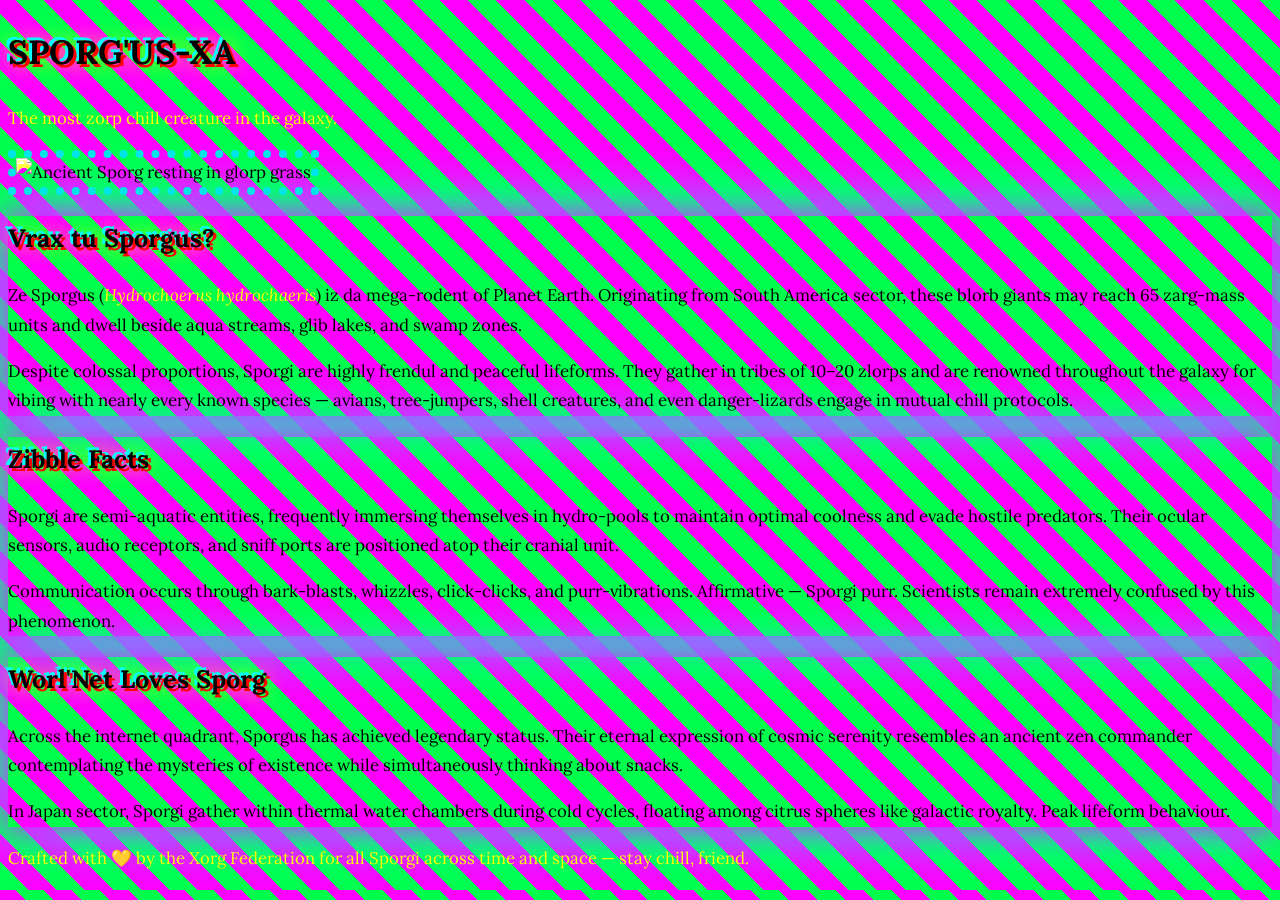
==== index.html @ db47f87b "Add files via upload" ====
<!DOCTYPE html>
<html lang="xorg">
<head>
  <meta charset="UTF-8" />
  <meta name="viewport" content="width=device-width, initial-scale=1.0" />
  <title>Sporg'Xa</title>
  <link rel="stylesheet" href="style.css" />
  <link href="https://fonts.googleapis.com/css2?family=Lora:ital,wght@0,400;0,700;1,400&family=Pacifico&display=swap" rel="stylesheet" />
</head>
<body>

  <div class="container">

    <header>
      <h1>SPORG'US-XA</h1>
      <p class="tagline">The most zorp chill creature in the galaxy.</p>
    </header>

    <img
      src="https://upload.wikimedia.org/wikipedia/commons/thumb/e/ec/Capybara_%28Hydrochoerus_hydrochaeris%29.JPG/1280px-Capybara_%28Hydrochoerus_hydrochaeris%29.JPG"
      alt="Ancient Sporg resting in glorp grass"
      class="hero-img"
    />

    <section>
      <h2>Vrax tu Sporgus?</h2>
      <p>
        Ze Sporgus (<em>Hydrochoerus hydrochaeris</em>) iz da mega-rodent of Planet Earth.
        Originating from South America sector, these blorb giants may reach 65 zarg-mass
        units and dwell beside aqua streams, glib lakes, and swamp zones.
      </p>
      <p>
        Despite colossal proportions, Sporgi are highly frendul and peaceful lifeforms.
        They gather in tribes of 10–20 zlorps and are renowned throughout the galaxy for
        vibing with nearly every known species — avians, tree-jumpers, shell creatures,
        and even danger-lizards engage in mutual chill protocols.
      </p>
    </section>

    <section>
      <h2>Zibble Facts</h2>
      <p>
        Sporgi are semi-aquatic entities, frequently immersing themselves in hydro-pools
        to maintain optimal coolness and evade hostile predators. Their ocular sensors,
        audio receptors, and sniff ports are positioned atop their cranial unit.
      </p>
      <p>
        Communication occurs through bark-blasts, whizzles, click-clicks, and purr-vibrations.
        Affirmative — Sporgi purr. Scientists remain extremely confused by this phenomenon.
      </p>
    </section>

    <section>
      <h2>Worl'Net Loves Sporg</h2>
      <p>
        Across the internet quadrant, Sporgus has achieved legendary status. Their eternal
        expression of cosmic serenity resembles an ancient zen commander contemplating the
        mysteries of existence while simultaneously thinking about snacks.
      </p>
      <p>
        In Japan sector, Sporgi gather within thermal water chambers during cold cycles,
        floating among citrus spheres like galactic royalty. Peak lifeform behaviour.
      </p>
    </section>

    <footer>
      <p>
        Crafted with 💛 by the Xorg Federation for all Sporgi across time and space —
        stay chill, friend.
      </p>
    </footer>

  </div>

</body>
</html>
---- style.css ----
body {
  background-color: var(--bg);
  color: var(--text);
  font-family: 'Lora', Georgia, serif;
  font-size: 1.05rem;
  line-height: 1.75;

  background-image:
    repeating-linear-gradient(
      45deg,
      #00ff4c 0px,
      #00ff4c 20px,
      #ff00ff 20px,
      #ff00ff 40px
    );
}

h1, h2 {
  text-shadow:
    3px 3px 0 #ff0000,
    -3px -3px 0 #00ffff,
    0 0 20px #ffff00;
}

section {
  background: var(--card-bg);
  border: 4px dashed var(--border);
  box-shadow:
    0 0 30px #ff00ff,
    0 0 60px #00ffff;
}

.hero-img {
  border: 8px dotted #ff0000;
  filter:
    hue-rotate(180deg)
    saturate(400%)
    contrast(200%);
}

.tagline,
footer,
em {
  color: #ffff00;
}
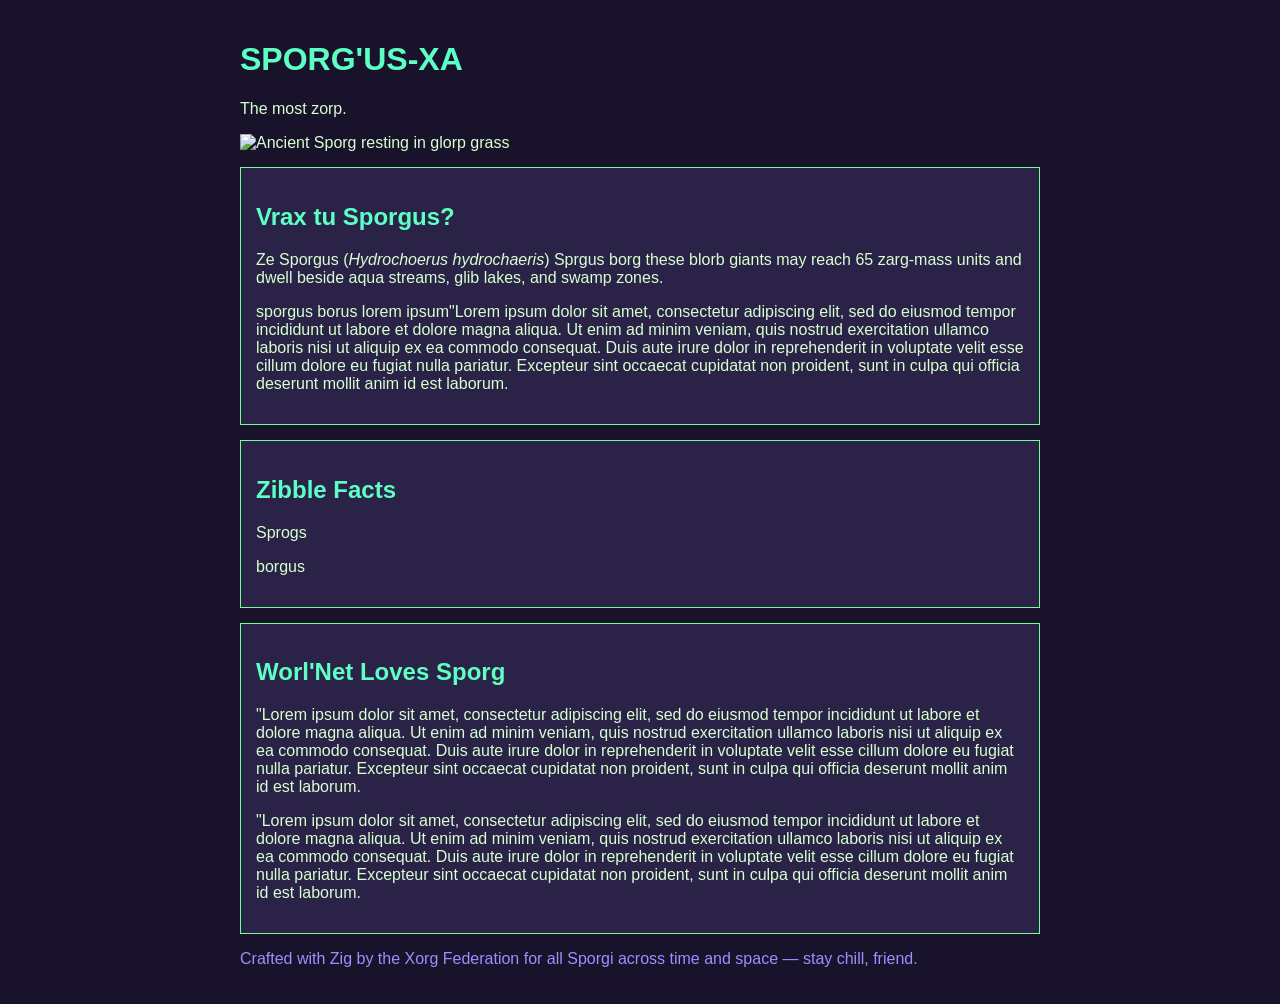
==== commit d8e5640d: "Update index.html" ====
--- a/index.html
+++ b/index.html
@@ -13,7 +13,7 @@
 
     <header>
       <h1>SPORG'US-XA</h1>
-      <p class="tagline">The most zorp chill creature in the galaxy.</p>
+      <p class="tagline">The most zorp.</p>
     </header>
 
     <img
@@ -25,47 +25,37 @@
     <section>
       <h2>Vrax tu Sporgus?</h2>
       <p>
-        Ze Sporgus (<em>Hydrochoerus hydrochaeris</em>) iz da mega-rodent of Planet Earth.
-        Originating from South America sector, these blorb giants may reach 65 zarg-mass
+        Ze Sporgus (<em>Hydrochoerus hydrochaeris</em>) Sprgus borg these blorb giants may reach 65 zarg-mass
         units and dwell beside aqua streams, glib lakes, and swamp zones.
       </p>
       <p>
-        Despite colossal proportions, Sporgi are highly frendul and peaceful lifeforms.
-        They gather in tribes of 10–20 zlorps and are renowned throughout the galaxy for
-        vibing with nearly every known species — avians, tree-jumpers, shell creatures,
-        and even danger-lizards engage in mutual chill protocols.
+       sporgus borus lorem ipsum"Lorem ipsum dolor sit amet, consectetur adipiscing elit, sed do eiusmod tempor incididunt ut labore et dolore magna aliqua. Ut enim ad minim veniam, quis nostrud exercitation ullamco laboris nisi ut aliquip ex ea commodo consequat. Duis aute irure dolor in reprehenderit in voluptate velit esse cillum dolore eu fugiat nulla pariatur. Excepteur sint occaecat cupidatat non proident, sunt in culpa qui officia deserunt mollit anim id est laborum.
       </p>
     </section>
 
     <section>
       <h2>Zibble Facts</h2>
       <p>
-        Sporgi are semi-aquatic entities, frequently immersing themselves in hydro-pools
-        to maintain optimal coolness and evade hostile predators. Their ocular sensors,
-        audio receptors, and sniff ports are positioned atop their cranial unit.
+        Sprogs
       </p>
       <p>
-        Communication occurs through bark-blasts, whizzles, click-clicks, and purr-vibrations.
-        Affirmative — Sporgi purr. Scientists remain extremely confused by this phenomenon.
+        borgus
       </p>
     </section>
 
     <section>
       <h2>Worl'Net Loves Sporg</h2>
       <p>
-        Across the internet quadrant, Sporgus has achieved legendary status. Their eternal
-        expression of cosmic serenity resembles an ancient zen commander contemplating the
-        mysteries of existence while simultaneously thinking about snacks.
+       "Lorem ipsum dolor sit amet, consectetur adipiscing elit, sed do eiusmod tempor incididunt ut labore et dolore magna aliqua. Ut enim ad minim veniam, quis nostrud exercitation ullamco laboris nisi ut aliquip ex ea commodo consequat. Duis aute irure dolor in reprehenderit in voluptate velit esse cillum dolore eu fugiat nulla pariatur. Excepteur sint occaecat cupidatat non proident, sunt in culpa qui officia deserunt mollit anim id est laborum.
       </p>
       <p>
-        In Japan sector, Sporgi gather within thermal water chambers during cold cycles,
-        floating among citrus spheres like galactic royalty. Peak lifeform behaviour.
+        "Lorem ipsum dolor sit amet, consectetur adipiscing elit, sed do eiusmod tempor incididunt ut labore et dolore magna aliqua. Ut enim ad minim veniam, quis nostrud exercitation ullamco laboris nisi ut aliquip ex ea commodo consequat. Duis aute irure dolor in reprehenderit in voluptate velit esse cillum dolore eu fugiat nulla pariatur. Excepteur sint occaecat cupidatat non proident, sunt in culpa qui officia deserunt mollit anim id est laborum.
       </p>
     </section>
 
     <footer>
       <p>
-        Crafted with 💛 by the Xorg Federation for all Sporgi across time and space —
+        Crafted with Zig by the Xorg Federation for all Sporgi across time and space —
         stay chill, friend.
       </p>
     </footer>
@@ -73,4 +63,4 @@
   </div>
 
 </body>
-</html>+</html>
--- a/style.css
+++ b/style.css
@@ -1,45 +1,28 @@
 body {
-  background-color: var(--bg);
-  color: var(--text);
-  font-family: 'Lora', Georgia, serif;
-  font-size: 1.05rem;
-  line-height: 1.75;
-
-  background-image:
-    repeating-linear-gradient(
-      45deg,
-      #00ff4c 0px,
-      #00ff4c 20px,
-      #ff00ff 20px,
-      #ff00ff 40px
-    );
+  background: #18132b;
+  color: #d8ffd0;
+  font-family: Arial, sans-serif;
+  max-width: 800px;
+  margin: auto;
+  padding: 20px;
 }
 
 h1, h2 {
-  text-shadow:
-    3px 3px 0 #ff0000,
-    -3px -3px 0 #00ffff,
-    0 0 20px #ffff00;
+  color: #5effc5;
 }
 
 section {
-  background: var(--card-bg);
-  border: 4px dashed var(--border);
-  box-shadow:
-    0 0 30px #ff00ff,
-    0 0 60px #00ffff;
+  background: #2a2347;
+  border: 1px solid #72ff95;
+  padding: 15px;
+  margin: 15px 0;
 }
 
-.hero-img {
-  border: 8px dotted #ff0000;
-  filter:
-    hue-rotate(180deg)
-    saturate(400%)
-    contrast(200%);
+img {
+  width: 100%;
+  max-width: 600px;
 }
 
-.tagline,
-footer,
-em {
-  color: #ffff00;
-}+footer {
+  color: #9c8fff;
+}
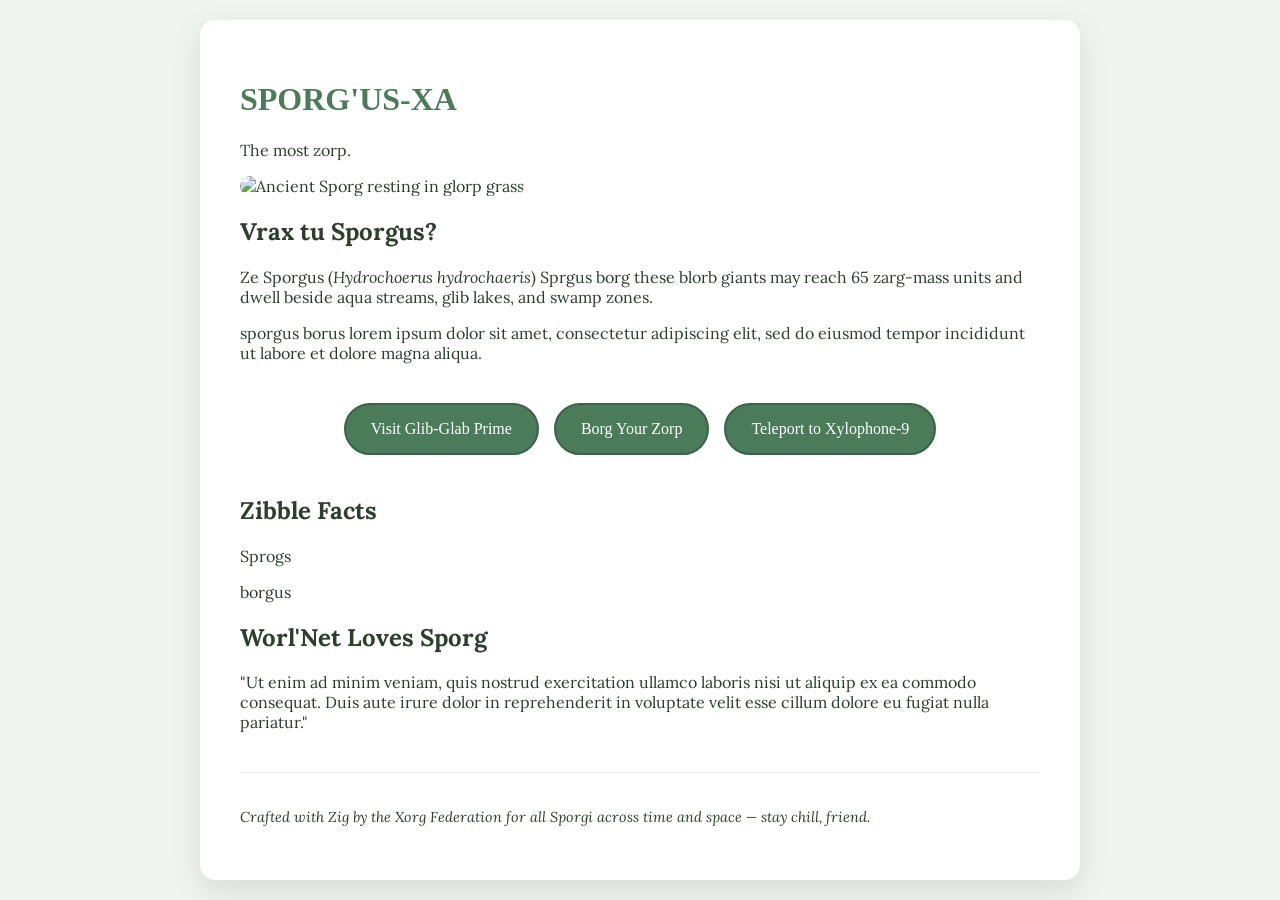
==== commit a1a6b41d: "Update index.html" ====
--- a/index.html
+++ b/index.html
@@ -4,8 +4,61 @@
   <meta charset="UTF-8" />
   <meta name="viewport" content="width=device-width, initial-scale=1.0" />
   <title>Sporg'Xa</title>
-  <link rel="stylesheet" href="style.css" />
   <link href="https://fonts.googleapis.com/css2?family=Lora:ital,wght@0,400;0,700;1,400&family=Pacifico&display=swap" rel="stylesheet" />
+  <style>
+    /* Basic styling to make the buttons look alien-chic */
+    body {
+      font-family: 'Lora', serif;
+      background-color: #f0f4f0;
+      color: #2d3e2d;
+      margin: 0;
+      padding: 20px;
+    }
+    .container {
+      max-width: 800px;
+      margin: 0 auto;
+      background: white;
+      padding: 40px;
+      border-radius: 15px;
+      box-shadow: 0 10px 30px rgba(0,0,0,0.1);
+    }
+    h1 { font-family: 'Pacifico', cursive; color: #4a7c59; }
+    .hero-img { width: 100%; border-radius: 10px; }
+    
+    /* --- NEW ALIEN BUTTON STYLES --- */
+    .button-grid {
+      display: flex;
+      gap: 15px;
+      justify-content: center;
+      margin: 40px 0;
+      flex-wrap: wrap;
+    }
+    .alien-btn {
+      display: inline-block;
+      background: #4a7c59;
+      color: #fff;
+      padding: 15px 25px;
+      text-decoration: none;
+      border-radius: 50px;
+      font-family: 'Pacifico', cursive;
+      transition: all 0.3s ease;
+      border: 2px solid #3a6347;
+    }
+    .alien-btn:hover {
+      background: #8fbc8f;
+      transform: translateY(-5px) rotate(2deg);
+      box-shadow: 0 5px 15px rgba(74, 124, 89, 0.4);
+    }
+    /* ------------------------------ */
+
+    footer {
+      margin-top: 40px;
+      font-size: 0.9rem;
+      border-top: 1px solid #eee;
+      padding-top: 20px;
+      font-style: italic;
+    }
+  </style>
 </head>
 <body>
 
@@ -29,27 +82,26 @@
         units and dwell beside aqua streams, glib lakes, and swamp zones.
       </p>
       <p>
-       sporgus borus lorem ipsum"Lorem ipsum dolor sit amet, consectetur adipiscing elit, sed do eiusmod tempor incididunt ut labore et dolore magna aliqua. Ut enim ad minim veniam, quis nostrud exercitation ullamco laboris nisi ut aliquip ex ea commodo consequat. Duis aute irure dolor in reprehenderit in voluptate velit esse cillum dolore eu fugiat nulla pariatur. Excepteur sint occaecat cupidatat non proident, sunt in culpa qui officia deserunt mollit anim id est laborum.
+        sporgus borus lorem ipsum dolor sit amet, consectetur adipiscing elit, sed do eiusmod tempor incididunt ut labore et dolore magna aliqua.
       </p>
+    </section>
+
+    <section class="button-grid">
+      <a href="https://example.com/glib-glab" class="alien-btn">Visit Glib-Glab Prime</a>
+      <a href="https://example.com/borg-zorp" class="alien-btn">Borg Your Zorp</a>
+      <a href="https://example.com/xylophone-9" class="alien-btn">Teleport to Xylophone-9</a>
     </section>
 
     <section>
       <h2>Zibble Facts</h2>
-      <p>
-        Sprogs
-      </p>
-      <p>
-        borgus
-      </p>
+      <p>Sprogs</p>
+      <p>borgus</p>
     </section>
 
     <section>
       <h2>Worl'Net Loves Sporg</h2>
       <p>
-       "Lorem ipsum dolor sit amet, consectetur adipiscing elit, sed do eiusmod tempor incididunt ut labore et dolore magna aliqua. Ut enim ad minim veniam, quis nostrud exercitation ullamco laboris nisi ut aliquip ex ea commodo consequat. Duis aute irure dolor in reprehenderit in voluptate velit esse cillum dolore eu fugiat nulla pariatur. Excepteur sint occaecat cupidatat non proident, sunt in culpa qui officia deserunt mollit anim id est laborum.
-      </p>
-      <p>
-        "Lorem ipsum dolor sit amet, consectetur adipiscing elit, sed do eiusmod tempor incididunt ut labore et dolore magna aliqua. Ut enim ad minim veniam, quis nostrud exercitation ullamco laboris nisi ut aliquip ex ea commodo consequat. Duis aute irure dolor in reprehenderit in voluptate velit esse cillum dolore eu fugiat nulla pariatur. Excepteur sint occaecat cupidatat non proident, sunt in culpa qui officia deserunt mollit anim id est laborum.
+        "Ut enim ad minim veniam, quis nostrud exercitation ullamco laboris nisi ut aliquip ex ea commodo consequat. Duis aute irure dolor in reprehenderit in voluptate velit esse cillum dolore eu fugiat nulla pariatur."
       </p>
     </section>
 
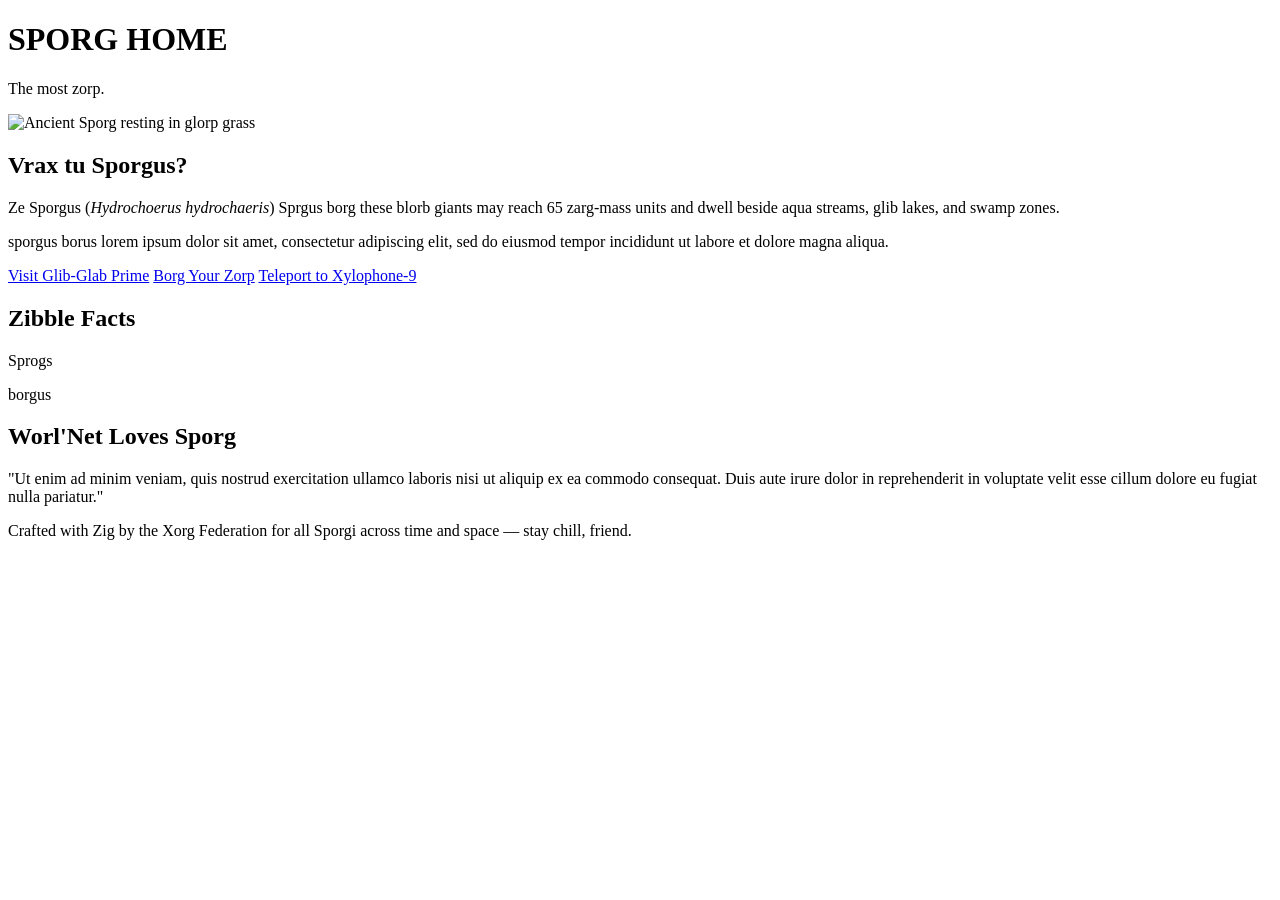
==== commit cfe64b81: "Update index.html" ====
--- a/index.html
+++ b/index.html
@@ -5,67 +5,13 @@
   <meta name="viewport" content="width=device-width, initial-scale=1.0" />
   <title>Sporg'Xa</title>
   <link href="https://fonts.googleapis.com/css2?family=Lora:ital,wght@0,400;0,700;1,400&family=Pacifico&display=swap" rel="stylesheet" />
-  <style>
-    /* Basic styling to make the buttons look alien-chic */
-    body {
-      font-family: 'Lora', serif;
-      background-color: #f0f4f0;
-      color: #2d3e2d;
-      margin: 0;
-      padding: 20px;
-    }
-    .container {
-      max-width: 800px;
-      margin: 0 auto;
-      background: white;
-      padding: 40px;
-      border-radius: 15px;
-      box-shadow: 0 10px 30px rgba(0,0,0,0.1);
-    }
-    h1 { font-family: 'Pacifico', cursive; color: #4a7c59; }
-    .hero-img { width: 100%; border-radius: 10px; }
-    
-    /* --- NEW ALIEN BUTTON STYLES --- */
-    .button-grid {
-      display: flex;
-      gap: 15px;
-      justify-content: center;
-      margin: 40px 0;
-      flex-wrap: wrap;
-    }
-    .alien-btn {
-      display: inline-block;
-      background: #4a7c59;
-      color: #fff;
-      padding: 15px 25px;
-      text-decoration: none;
-      border-radius: 50px;
-      font-family: 'Pacifico', cursive;
-      transition: all 0.3s ease;
-      border: 2px solid #3a6347;
-    }
-    .alien-btn:hover {
-      background: #8fbc8f;
-      transform: translateY(-5px) rotate(2deg);
-      box-shadow: 0 5px 15px rgba(74, 124, 89, 0.4);
-    }
-    /* ------------------------------ */
-
-    footer {
-      margin-top: 40px;
-      font-size: 0.9rem;
-      border-top: 1px solid #eee;
-      padding-top: 20px;
-      font-style: italic;
-    }
-  </style>
 </head>
 <body>
 
   <div class="container">
 
     <header>
-      <h1>SPORG'US-XA</h1>
+      <h1>SPORG HOME</h1>
       <p class="tagline">The most zorp.</p>
     </header>
 
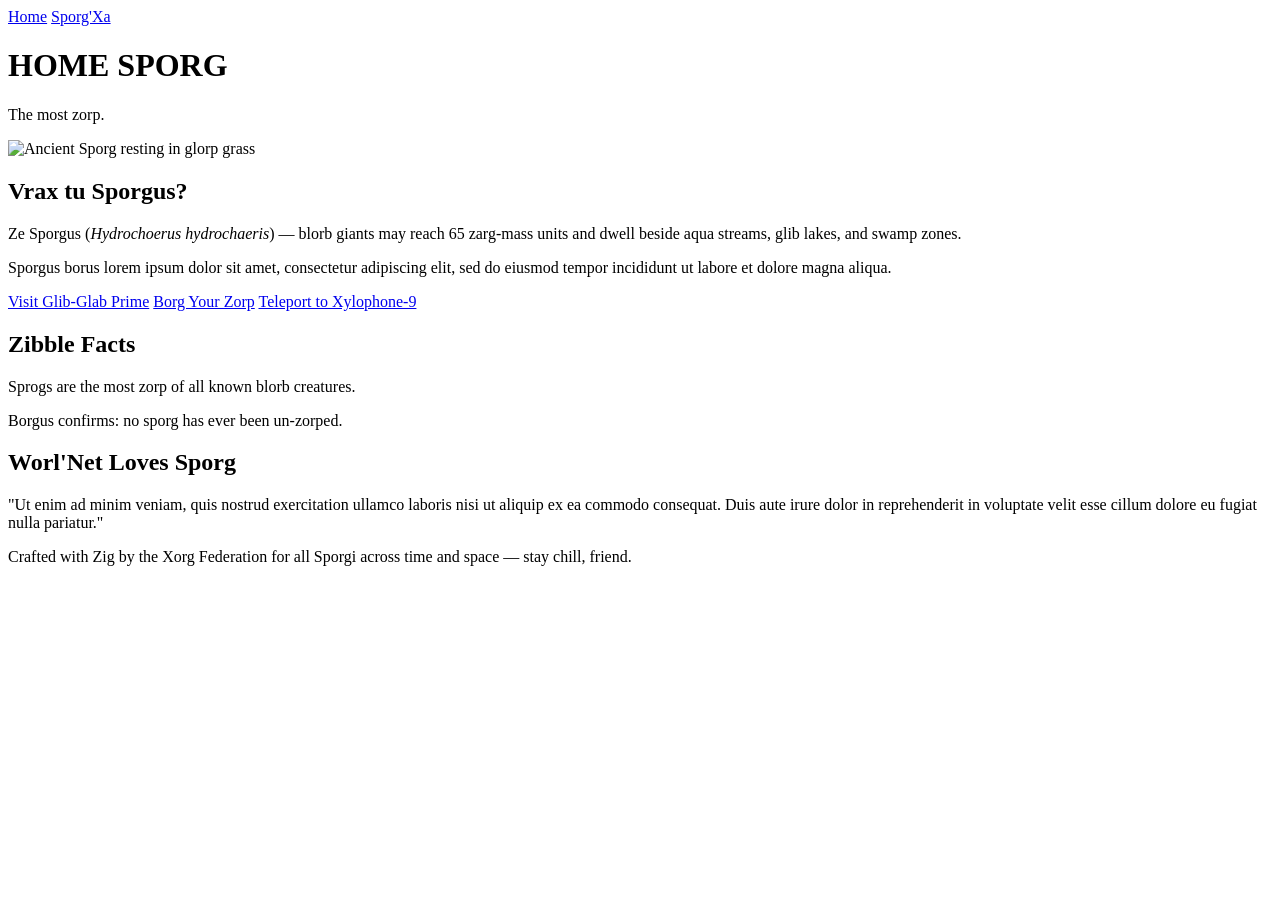
==== commit 1e88d73f: "Update index.html" ====
--- a/index.html
+++ b/index.html
@@ -3,15 +3,19 @@
 <head>
   <meta charset="UTF-8" />
   <meta name="viewport" content="width=device-width, initial-scale=1.0" />
-  <title>Sporg'Xa</title>
-  <link href="https://fonts.googleapis.com/css2?family=Lora:ital,wght@0,400;0,700;1,400&family=Pacifico&display=swap" rel="stylesheet" />
+  <title>HOME SPORG</title>
+  <link rel="stylesheet" href="styles.css" />
 </head>
-<body>
-
+<body class="page-home">
   <div class="container">
 
+    <nav>
+      <a href="index.html" class="active">Home</a>
+      <a href="sporg-xa.html">Sporg'Xa</a>
+    </nav>
+
     <header>
-      <h1>SPORG HOME</h1>
+      <h1>HOME SPORG</h1>
       <p class="tagline">The most zorp.</p>
     </header>
 
@@ -24,11 +28,11 @@
     <section>
       <h2>Vrax tu Sporgus?</h2>
       <p>
-        Ze Sporgus (<em>Hydrochoerus hydrochaeris</em>) Sprgus borg these blorb giants may reach 65 zarg-mass
+        Ze Sporgus (<em>Hydrochoerus hydrochaeris</em>) — blorb giants may reach 65 zarg-mass
         units and dwell beside aqua streams, glib lakes, and swamp zones.
       </p>
       <p>
-        sporgus borus lorem ipsum dolor sit amet, consectetur adipiscing elit, sed do eiusmod tempor incididunt ut labore et dolore magna aliqua.
+        Sporgus borus lorem ipsum dolor sit amet, consectetur adipiscing elit, sed do eiusmod tempor incididunt ut labore et dolore magna aliqua.
       </p>
     </section>
 
@@ -40,8 +44,8 @@
 
     <section>
       <h2>Zibble Facts</h2>
-      <p>Sprogs</p>
-      <p>borgus</p>
+      <p>Sprogs are the most zorp of all known blorb creatures.</p>
+      <p>Borgus confirms: no sporg has ever been un-zorped.</p>
     </section>
 
     <section>
@@ -52,13 +56,9 @@
     </section>
 
     <footer>
-      <p>
-        Crafted with Zig by the Xorg Federation for all Sporgi across time and space —
-        stay chill, friend.
-      </p>
+      <p>Crafted with Zig by the Xorg Federation for all Sporgi across time and space — stay chill, friend.</p>
     </footer>
 
   </div>
-
 </body>
 </html>
